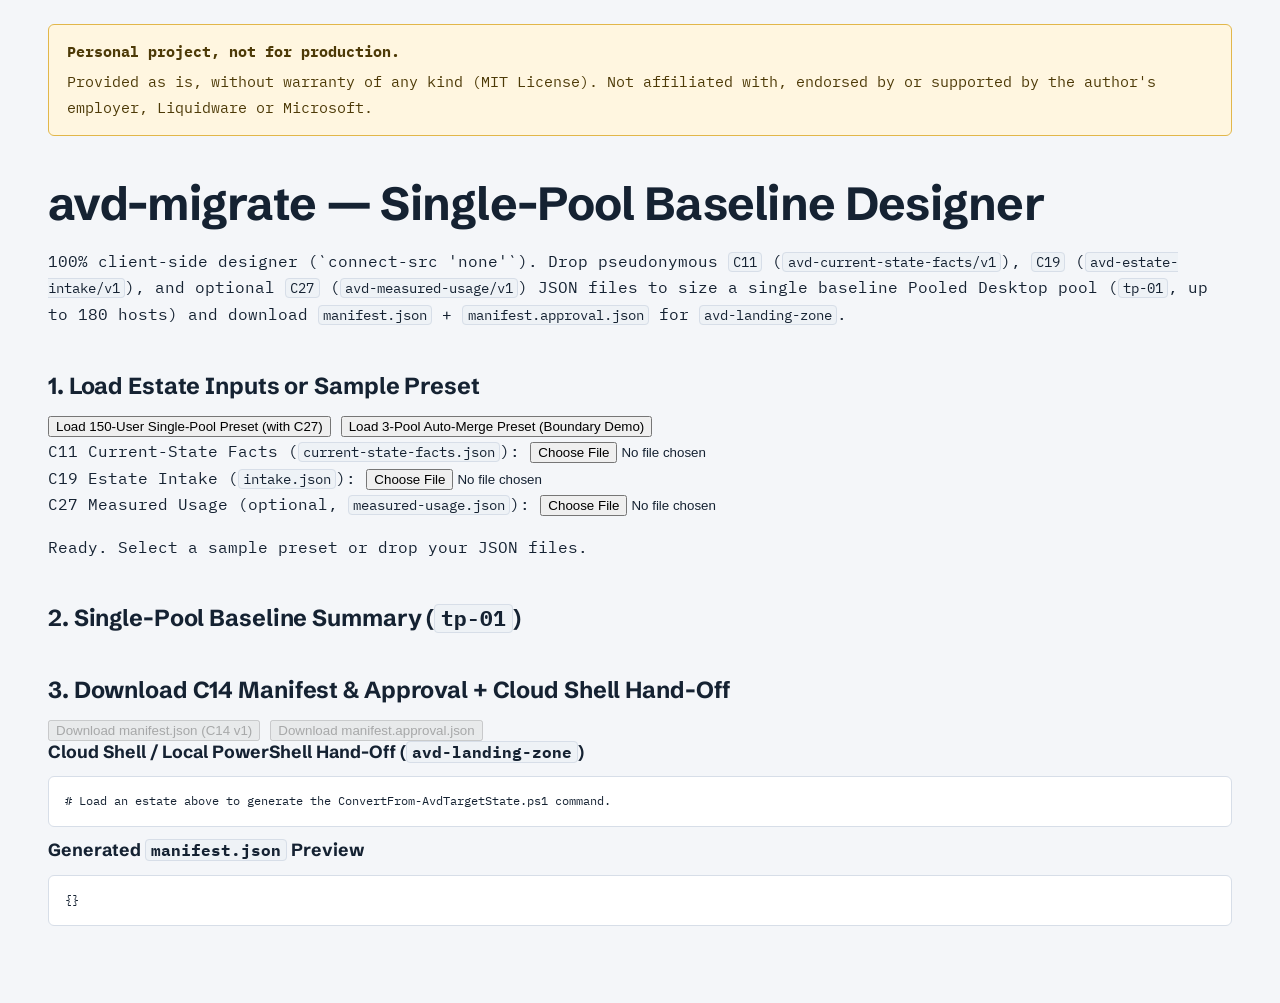
==== site/index.html @ 1b1c4eb5 "feat: add avd-migrate single-pool target-state baseline designer (F41)" ====
<!doctype html>
<html lang="en">
<head>
<meta charset="utf-8">
<meta name="viewport" content="width=device-width, initial-scale=1">
<title>avd-migrate &mdash; migrate.avd-ops.dev</title>
<meta http-equiv="refresh" content="0; url=portal/">
<link rel="icon" href="assets/brand/favicon.svg" type="image/svg+xml">
<link rel="stylesheet" href="assets/avd-ops.css">
</head>
<body>
<main class="wrap">
<p class="warn"><strong>Personal project, not for production.</strong> Provided as is, without warranty of any kind (MIT License). Not affiliated with, endorsed by or supported by the author's employer, Liquidware or Microsoft.</p>
<p>The single-pool AVD target-state baseline designer is at <a href="portal/">portal/</a>.</p>
</main>
</body>
</html>
---- site/assets/avd-ops.css ----
/* avd-ops design system v2.7.0 (https://avd-ops.dev/, avd-ops/avd-ops site/assets/avd-ops.css). MIT.
   Personal project, not for production, as is; not affiliated with the author's employer, Liquidware or Microsoft.
   One file for every public AVD page: tokens (light, dark, and a data-theme override), base type, and the shared
   pieces (top bar with the logo slot, notice, buttons, chips, status pills, tables, code, footer). Pages add only
   their own layout. The app shell every family page shares (brand bar, switcher, side list, notice) is
   avd-ops-shell.css, with theme.js for the theme switch and the drawer. Other repos vendor this file with fonts/ and brand/ at a tagged version; see docs/design-system.md.
   Fonts are served from fonts/ next to this file, so a page that uses it makes no requests to other sites. */

@font-face{font-family:"IBM Plex Mono";font-weight:400 500;font-display:swap;src:url("fonts/ibm-plex-mono-latin-400-normal.woff2") format("woff2")}
@font-face{font-family:"IBM Plex Mono";font-weight:400 500;font-style:italic;font-display:swap;src:url("fonts/ibm-plex-mono-latin-400-italic.woff2") format("woff2")}
@font-face{font-family:"IBM Plex Mono";font-weight:600;font-display:swap;src:url("fonts/ibm-plex-mono-latin-600-normal.woff2") format("woff2")}
@font-face{font-family:"IBM Plex Mono";font-weight:700;font-display:swap;src:url("fonts/ibm-plex-mono-latin-700-normal.woff2") format("woff2")}
@font-face{font-family:"Schibsted Grotesk";font-weight:500 600;font-display:swap;src:url("fonts/schibsted-grotesk-latin-600-normal.woff2") format("woff2")}
@font-face{font-family:"Schibsted Grotesk";font-weight:700;font-display:swap;src:url("fonts/schibsted-grotesk-latin-700-normal.woff2") format("woff2")}
@font-face{font-family:"JetBrains Mono";font-weight:600;font-display:swap;src:url("fonts/jetbrains-mono-latin-600-normal.woff2") format("woff2")}
@font-face{font-family:"Source Serif 4";font-weight:400;font-display:swap;src:url("fonts/source-serif-4-latin-400-normal.woff2") format("woff2")}
@font-face{font-family:"Source Serif 4";font-weight:400;font-style:italic;font-display:swap;src:url("fonts/source-serif-4-latin-400-italic.woff2") format("woff2")}
@font-face{font-family:"Source Serif 4";font-weight:600 700;font-display:swap;src:url("fonts/source-serif-4-latin-600-normal.woff2") format("woff2")}

/* Tokens. Neutrals are a cool slate; the accent is the logo's teal, darkened on light backgrounds for contrast
   (--brand and --brand-ink are the logo's own colors, for brand surfaces only); amber marks the optional
   Liquidware tier; good, caution and bad are for results only, never decoration, and info marks work in progress.
   The shell pair is the brand bar's ink, the same in both themes so every family page opens on the same frame. */
:root{
  --bg:#f4f6f9; --surface:#ffffff; --sunken:#eef2f6; --fg:#152232; --muted:#566578; --line:#d7dee8; --line-strong:#bfc9d6;
  --accent:#0b7a6e; --accent-hover:#09635a; --on-accent:#ffffff; --accent-soft:#e0f2ef; --focus:#0b7a6e;
  --brand:#1ca998; --brand-ink:#0d1015;
  --tier:#9a5b12; --tier-soft:#f7ecdc;
  --good:#18794e; --good-soft:#e1f3e9; --caution:#8a5a00; --caution-soft:#fbf0d9; --bad:#b42323; --bad-soft:#fbe7e7;
  --warn-bg:#fff6e0; --warn-line:#e2b74a; --warn-fg:#4d3a07;
  --term-bg:#0f1822; --term-head:#18232f; --term-text:#dbe5ef; --term-muted:#8796a8; --term-border:#263342; --prompt:#5fcf86;
  --s-built-bg:#d9f2e3; --s-built-fg:#14532d; --s-design-bg:#e4edfb; --s-design-fg:#1d4785; --s-slice-bg:#fdecc8; --s-slice-fg:#713f12;
  --shell:#0d1015; --shell-fg:#e8f1f0; --shell-muted:#a3b3b8; --shell-line:#262f36; --shell-hover:#1b242a; --shell-warn:#e2b74a; --info:#2456a6; --info-soft:#e4edfb;
  --shadow-2:0 2px 6px rgba(21,34,50,.08),0 12px 32px rgba(21,34,50,.10);
  --shadow:0 1px 2px rgba(21,34,50,.05),0 4px 16px rgba(21,34,50,.05);
  --display:"Schibsted Grotesk","Segoe UI",system-ui,sans-serif;
  --body:"IBM Plex Mono",ui-monospace,"Cascadia Mono",SFMono-Regular,Menlo,Consolas,monospace;
  --mono:"IBM Plex Mono",ui-monospace,"Cascadia Mono",SFMono-Regular,Menlo,Consolas,monospace;
  --wordmark:"Schibsted Grotesk","Segoe UI",system-ui,sans-serif;
  --tagline:"JetBrains Mono",ui-monospace,Menlo,Consolas,monospace;
  --prose:"Source Serif 4",Georgia,"Times New Roman",serif;
  --radius:8px; --radius-sm:6px; --pill:999px;
  --space-1:.25rem; --space-2:.5rem; --space-3:.75rem; --space-4:1rem; --space-5:1.5rem; --space-6:2.5rem;
  --measure:76rem; --gutter:16px; --page:76rem; --side:15rem; --tap:44px; --radius-lg:14px; --bar:72px;
  --ease:cubic-bezier(.2,.7,.2,1); --fast:120ms; --slow:220ms;
}
@media (prefers-color-scheme:dark){:root:not([data-theme="light"]){
  --bg:#0f1620; --surface:#16202c; --sunken:#121b25; --fg:#e4ebf3; --muted:#9aa9ba; --line:#2a3646; --line-strong:#3a4859;
  --accent:#3cc8b4; --accent-hover:#7fe0d2; --on-accent:#0b1520; --accent-soft:#123331; --focus:#7fe0d2;
  --brand:#1ca998; --brand-ink:#0d1015;
  --tier:#e5a95a; --tier-soft:#3a2a14;
  --good:#4cc286; --good-soft:#10291c; --caution:#e0b04a; --caution-soft:#2c2311; --bad:#ff8a80; --bad-soft:#301818;
  --warn-bg:#2e2610; --warn-line:#8a6d1e; --warn-fg:#f3e3b0;
  --term-bg:#0a1018; --term-head:#121a24; --term-text:#dbe5ef; --term-muted:#7d8c9e; --term-border:#222e3c; --prompt:#5fcf86;
  --s-built-bg:#123824; --s-built-fg:#a7e8c0; --s-design-bg:#14223a; --s-design-fg:#bcd2fa; --s-slice-bg:#3d2e0e; --s-slice-fg:#f5d58a;
  --shell:#070a0d; --shell-fg:#e8f1f0; --shell-muted:#93a6ad; --shell-line:#1d262d; --shell-hover:#141c22; --shell-warn:#e0b04a; --info:#86b0f5; --info-soft:#14223a;
  --shadow-2:0 2px 6px rgba(0,0,0,.4),0 12px 32px rgba(0,0,0,.45);
  --shadow:0 1px 2px rgba(0,0,0,.35); color-scheme:dark}}
:root[data-theme="dark"]{
  --bg:#0f1620; --surface:#16202c; --sunken:#121b25; --fg:#e4ebf3; --muted:#9aa9ba; --line:#2a3646; --line-strong:#3a4859;
  --accent:#3cc8b4; --accent-hover:#7fe0d2; --on-accent:#0b1520; --accent-soft:#123331; --focus:#7fe0d2;
  --brand:#1ca998; --brand-ink:#0d1015;
  --tier:#e5a95a; --tier-soft:#3a2a14;
  --good:#4cc286; --good-soft:#10291c; --caution:#e0b04a; --caution-soft:#2c2311; --bad:#ff8a80; --bad-soft:#301818;
  --warn-bg:#2e2610; --warn-line:#8a6d1e; --warn-fg:#f3e3b0;
  --term-bg:#0a1018; --term-head:#121a24; --term-text:#dbe5ef; --term-muted:#7d8c9e; --term-border:#222e3c; --prompt:#5fcf86;
  --s-built-bg:#123824; --s-built-fg:#a7e8c0; --s-design-bg:#14223a; --s-design-fg:#bcd2fa; --s-slice-bg:#3d2e0e; --s-slice-fg:#f5d58a;
  --shell:#070a0d; --shell-fg:#e8f1f0; --shell-muted:#93a6ad; --shell-line:#1d262d; --shell-hover:#141c22; --shell-warn:#e0b04a; --info:#86b0f5; --info-soft:#14223a;
  --shadow-2:0 2px 6px rgba(0,0,0,.4),0 12px 32px rgba(0,0,0,.45);
  --shadow:0 1px 2px rgba(0,0,0,.35); color-scheme:dark}

/* Base */
*{box-sizing:border-box}
body{background:var(--bg);color:var(--fg);font:15.5px/1.7 var(--body);margin:0;-webkit-text-size-adjust:100%}
a{color:var(--accent)} a:hover{color:var(--accent-hover)}
:focus-visible{outline:2px solid var(--focus);outline-offset:2px}
h1,h2,h3{font-family:var(--display);line-height:1.2;text-wrap:balance}
h1{font-size:clamp(2rem,5vw,2.9rem);margin:var(--space-6) 0 var(--space-3);letter-spacing:-.015em}
h2{font-size:1.45rem;margin:2.75rem 0 var(--space-3);letter-spacing:-.005em} h3{font-size:1.1rem;margin:0 0 .35rem}
code,.mono{font-family:var(--mono);font-size:.9em}
.prose{font-family:var(--prose);font-size:1.06rem;line-height:1.65}
:not(pre)>code{background:var(--sunken);border:1px solid var(--line);border-radius:4px;padding:0 .3em}
pre{background:var(--surface);border:1px solid var(--line);border-radius:var(--radius-sm);padding:.9rem 1rem;overflow-x:auto;font:.82rem/1.55 var(--mono)}
/* Commands show every character as typed: no ligature turns << or != into one glyph. */
pre,code,.mono{font-variant-ligatures:none}
.lede{font-size:1.2rem;color:var(--muted)}
.wrap{max-width:var(--measure);margin:0 auto;padding-block:0 4rem;
  padding-left:max(var(--gutter),env(safe-area-inset-left,0px));padding-right:max(var(--gutter),env(safe-area-inset-right,0px))}

/* Top bar. The brand is the mark, brand/mark.svg (square) beside the word "avd-ops". A page may follow it with
   a crumb (.sep, then its own title) and its own links. */
header.top{display:flex;flex-wrap:wrap;gap:var(--space-2) 1.25rem;align-items:center;padding-block:1.1rem;border-bottom:1px solid var(--line)}
header.top .brand{display:inline-flex;align-items:center;gap:var(--space-2);font:700 1.05rem var(--wordmark);color:var(--fg);text-decoration:none;letter-spacing:.01em}
header.top .brand .mark{width:26px;height:26px;flex:none;border-radius:5px;display:block}
header.top .sep{color:var(--line-strong)}
header.top nav{display:flex;flex-wrap:wrap;gap:var(--space-1) var(--space-4);font-size:.95rem}
header.top nav a{text-decoration:none;color:var(--muted)} header.top nav a:hover{color:var(--fg)} header.top nav a[aria-current]{color:var(--fg);font-weight:600}

/* Notice: the research-only warning every page carries before its first section. */
.warn{background:var(--warn-bg);border:1px solid var(--warn-line);color:var(--warn-fg);border-radius:var(--radius-sm);padding:.9rem 1.1rem;margin:var(--space-5) 0;font-size:.95rem}
.warn strong:first-child{display:block;margin-bottom:var(--space-1)}
.warn ul{margin:var(--space-1) 0 0;padding-left:1.2rem}
.warn a{color:inherit}

/* Labels, chips, status pills. Chips sit in a .chips row and pills carry an s-* class, so pages that use
   .chip or .status for their own thing (the portal) keep theirs. */
.eyebrow{font:600 .88rem var(--body);color:var(--muted)}
.chips{display:flex;flex-wrap:wrap;gap:.35rem;margin-top:var(--space-1)}
.chips .chip{font:500 .72rem var(--mono);border:1px solid var(--line);border-radius:var(--pill);padding:.1rem var(--space-2);color:var(--muted);background:var(--bg)}
.status:is(.s-built,.s-design,.s-slice){font:600 .72rem var(--mono);text-transform:uppercase;letter-spacing:.06em;padding:.15rem var(--space-2);border-radius:4px;align-self:flex-start}
.s-built{background:var(--s-built-bg);color:var(--s-built-fg)} .s-design{background:var(--s-design-bg);color:var(--s-design-fg)} .s-slice{background:var(--s-slice-bg);color:var(--s-slice-fg)}

/* Cards */
.card{background:var(--surface);border:1px solid var(--line);border-radius:var(--radius);padding:var(--space-4);min-width:0}

/* Buttons. .cta is a link styled as the primary action; .ghost is the secondary one. */
.cta{display:inline-block;margin:var(--space-2) var(--space-2) 0 0;padding:var(--space-2) .95rem;border-radius:var(--radius-sm);background:var(--accent);color:var(--on-accent);border:1px solid var(--accent);text-decoration:none;font-weight:600;transition:background var(--fast) var(--ease)}
.cta:hover{background:var(--accent-hover);border-color:var(--accent-hover);color:var(--on-accent)}
.cta.ghost{background:transparent;color:var(--accent)} .cta.ghost:hover{background:var(--accent-soft);color:var(--accent)}

/* Tables */
.tbl{overflow-x:auto;margin:var(--space-4) 0} table{border-collapse:collapse;width:100%;font-size:.95rem}
th,td{text-align:left;vertical-align:top;padding:.55rem .7rem;border-bottom:1px solid var(--line)} th{font-family:var(--display);font-size:.85rem;color:var(--muted)}

/* Segmented choice: a radio group drawn as joined buttons. Markup: div.segmented with role="radiogroup" and an
   aria-label, holding label>input[type=radio]+span; arrow keys move, as radios do. 44px on touch screens. */
.segmented{display:inline-flex;max-width:100%;border:1px solid var(--line-strong);border-radius:var(--radius-sm);overflow:hidden;background:var(--surface)}
.segmented label{position:relative;display:flex;flex:1 1 auto;cursor:pointer}
.segmented label+label{border-left:1px solid var(--line-strong)}
.segmented input{position:absolute;opacity:0;inset:0;margin:0;cursor:pointer}
.segmented span{display:flex;align-items:center;justify-content:center;width:100%;min-height:34px;padding:0 12px;font-weight:600;font-size:.88rem;color:var(--muted);white-space:nowrap;transition:background var(--fast) var(--ease)}
.segmented label:hover span{color:var(--fg)}
.segmented input:checked+span{background:var(--accent-soft);color:var(--accent)}
.segmented input:focus-visible+span{outline:2px solid var(--focus);outline-offset:-2px}
@media (pointer:coarse){.segmented span{min-height:var(--tap)}}

/* Run in: where the page's commands run, as two segmented choices (place, then shell) that every command block
   follows. .runin-title names the row; the page remembers the choice in this browser only. */
.runin{display:flex;flex-wrap:wrap;align-items:center;gap:var(--space-2) var(--space-3);padding:var(--space-2) var(--space-3);border:1px solid var(--line);border-radius:var(--radius-sm);background:var(--sunken)}
.runin-title{font:600 .88rem var(--body);color:var(--muted)}
@media (max-width:40rem){.runin .segmented{display:flex;width:100%}}
/* Not tested yet: a variant no real run has proved; the word always shows, never the color alone. */
.untested{display:inline-block;font:600 .7rem/1.6 var(--mono);letter-spacing:.06em;text-transform:uppercase;border-radius:var(--pill);padding:1px 9px;color:var(--caution);background:var(--caution-soft);white-space:nowrap}
/* What a variant needs on the machine it runs on (PowerShell 7.2, the Az modules, the az CLI). */
.requires{font-size:.85rem;color:var(--muted)} .requires::before{content:"Needs: ";font-weight:600;color:var(--fg)}

/* Footer */
footer.site{margin-top:3.5rem;padding-top:1.25rem;border-top:1px solid var(--line);font-size:.85rem;color:var(--muted)}

@media (prefers-reduced-motion:reduce){*{transition:none!important;animation:none!important}}
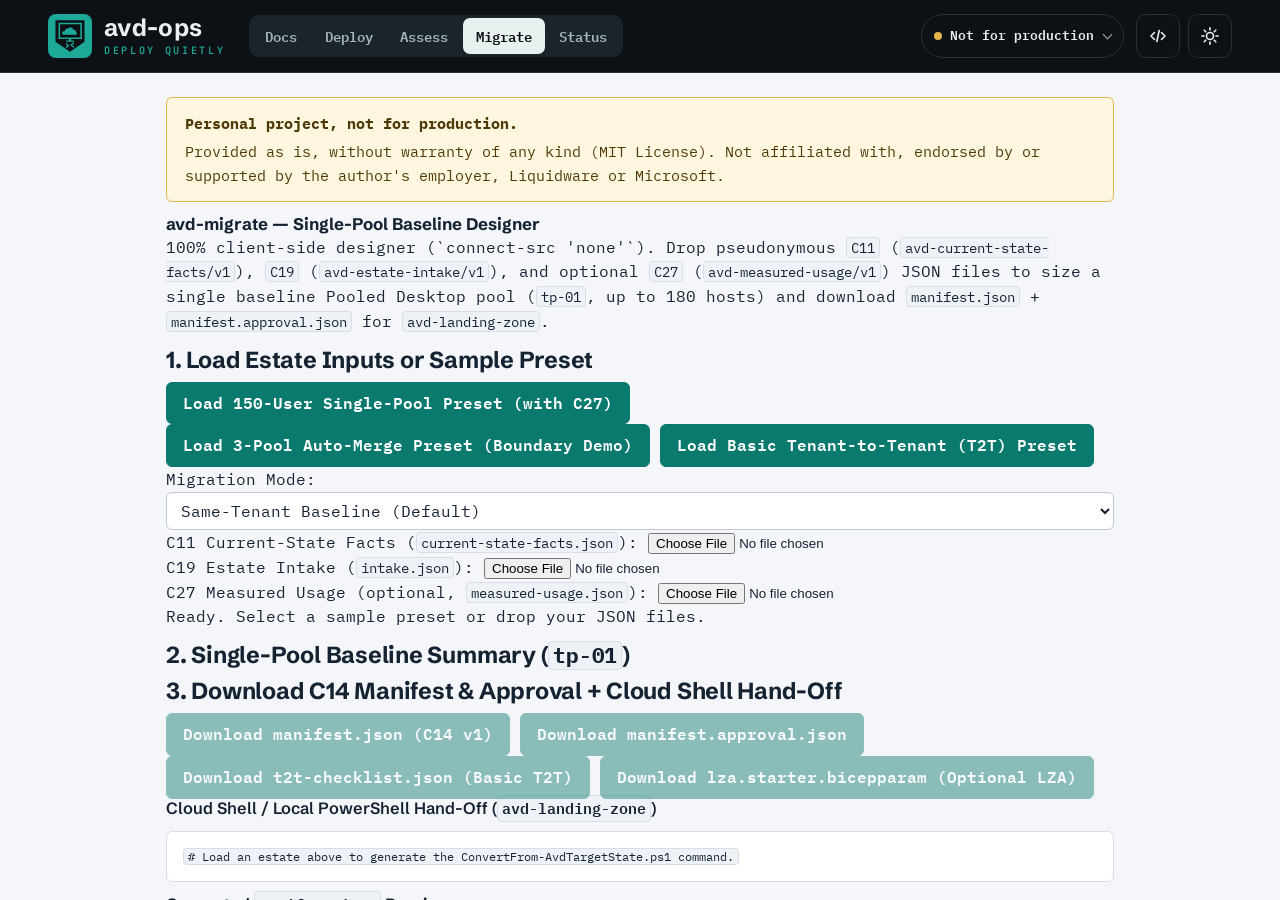
==== commit 8b44142f: "feat(portal): add unified avd-ops.app shell header and drop old CNAME" ====
--- a/site/index.html
+++ b/site/index.html
@@ -3,7 +3,7 @@
 <head>
 <meta charset="utf-8">
 <meta name="viewport" content="width=device-width, initial-scale=1">
-<title>avd-migrate &mdash; migrate.avd-ops.dev</title>
+<title>avd-migrate &mdash; avd-ops.app/migrate/</title>
 <meta http-equiv="refresh" content="0; url=portal/">
 <link rel="icon" href="assets/brand/favicon.svg" type="image/svg+xml">
 <link rel="stylesheet" href="assets/avd-ops.css">
